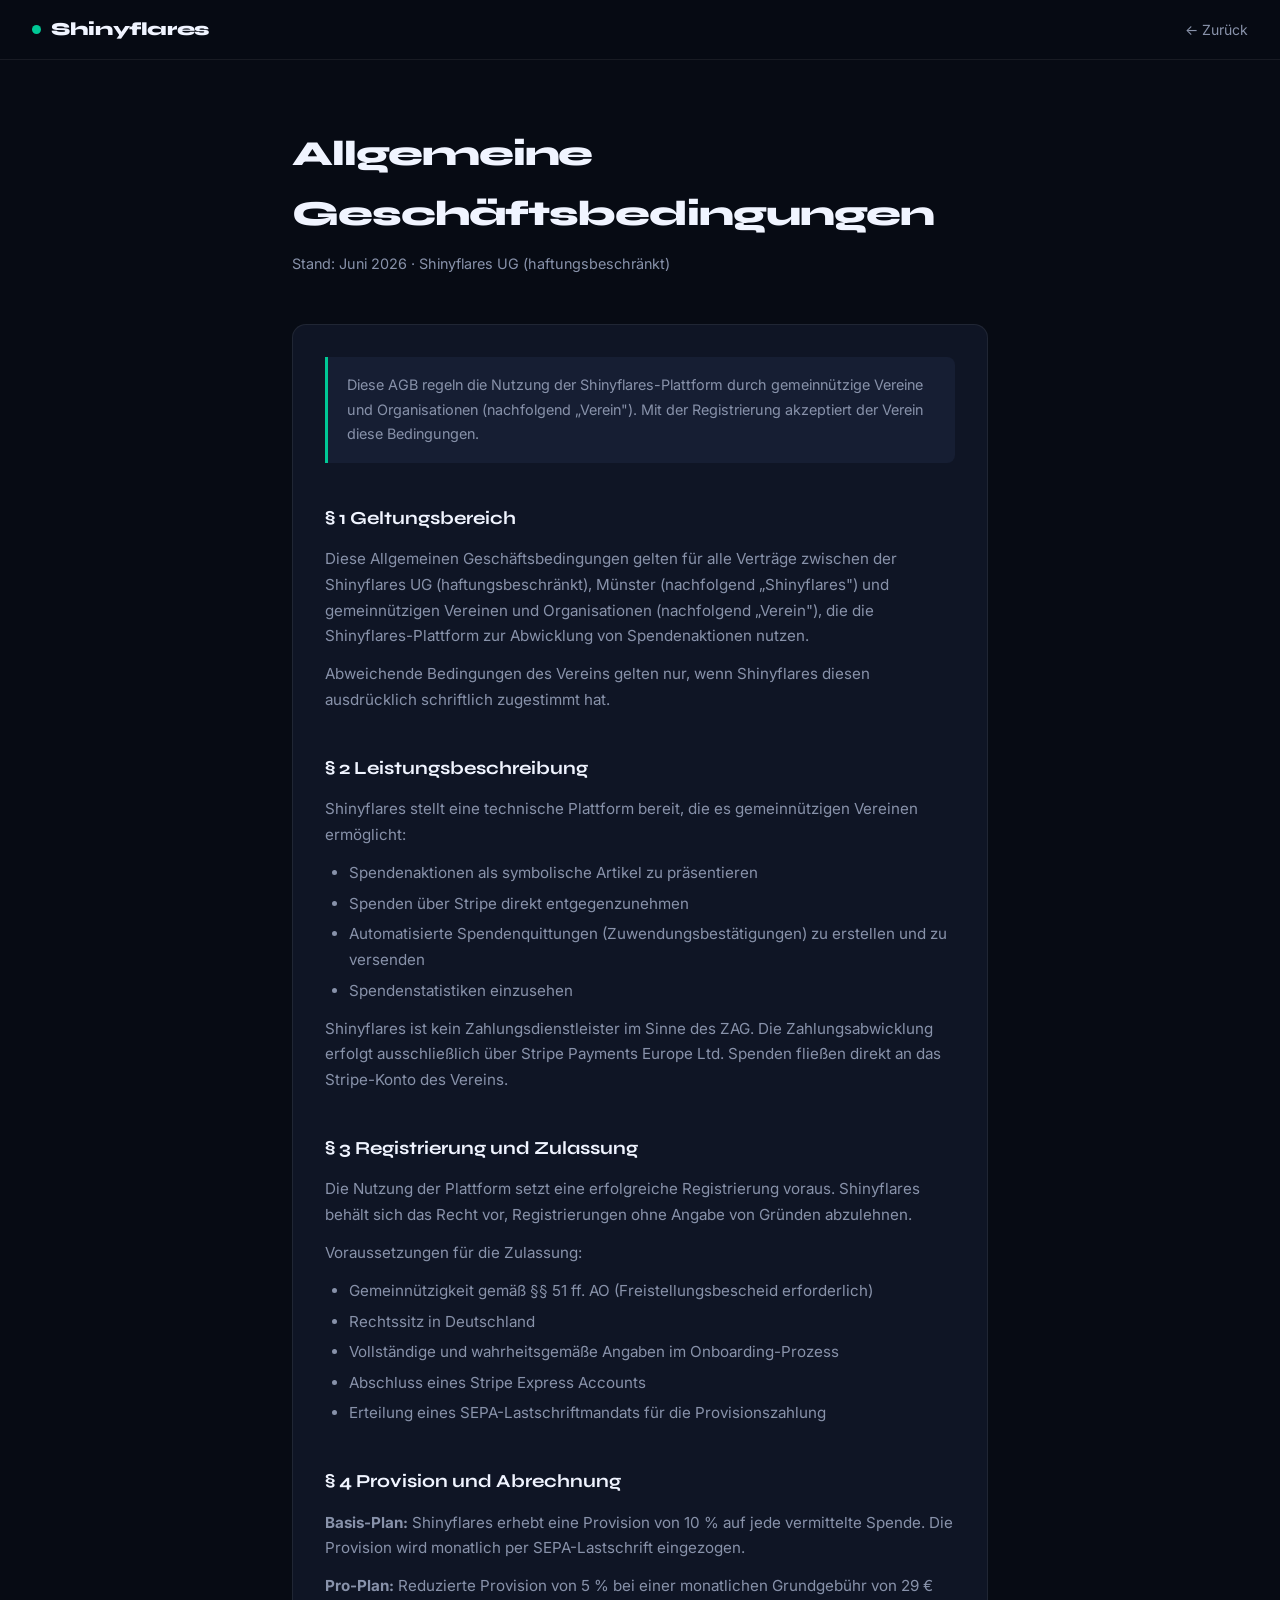
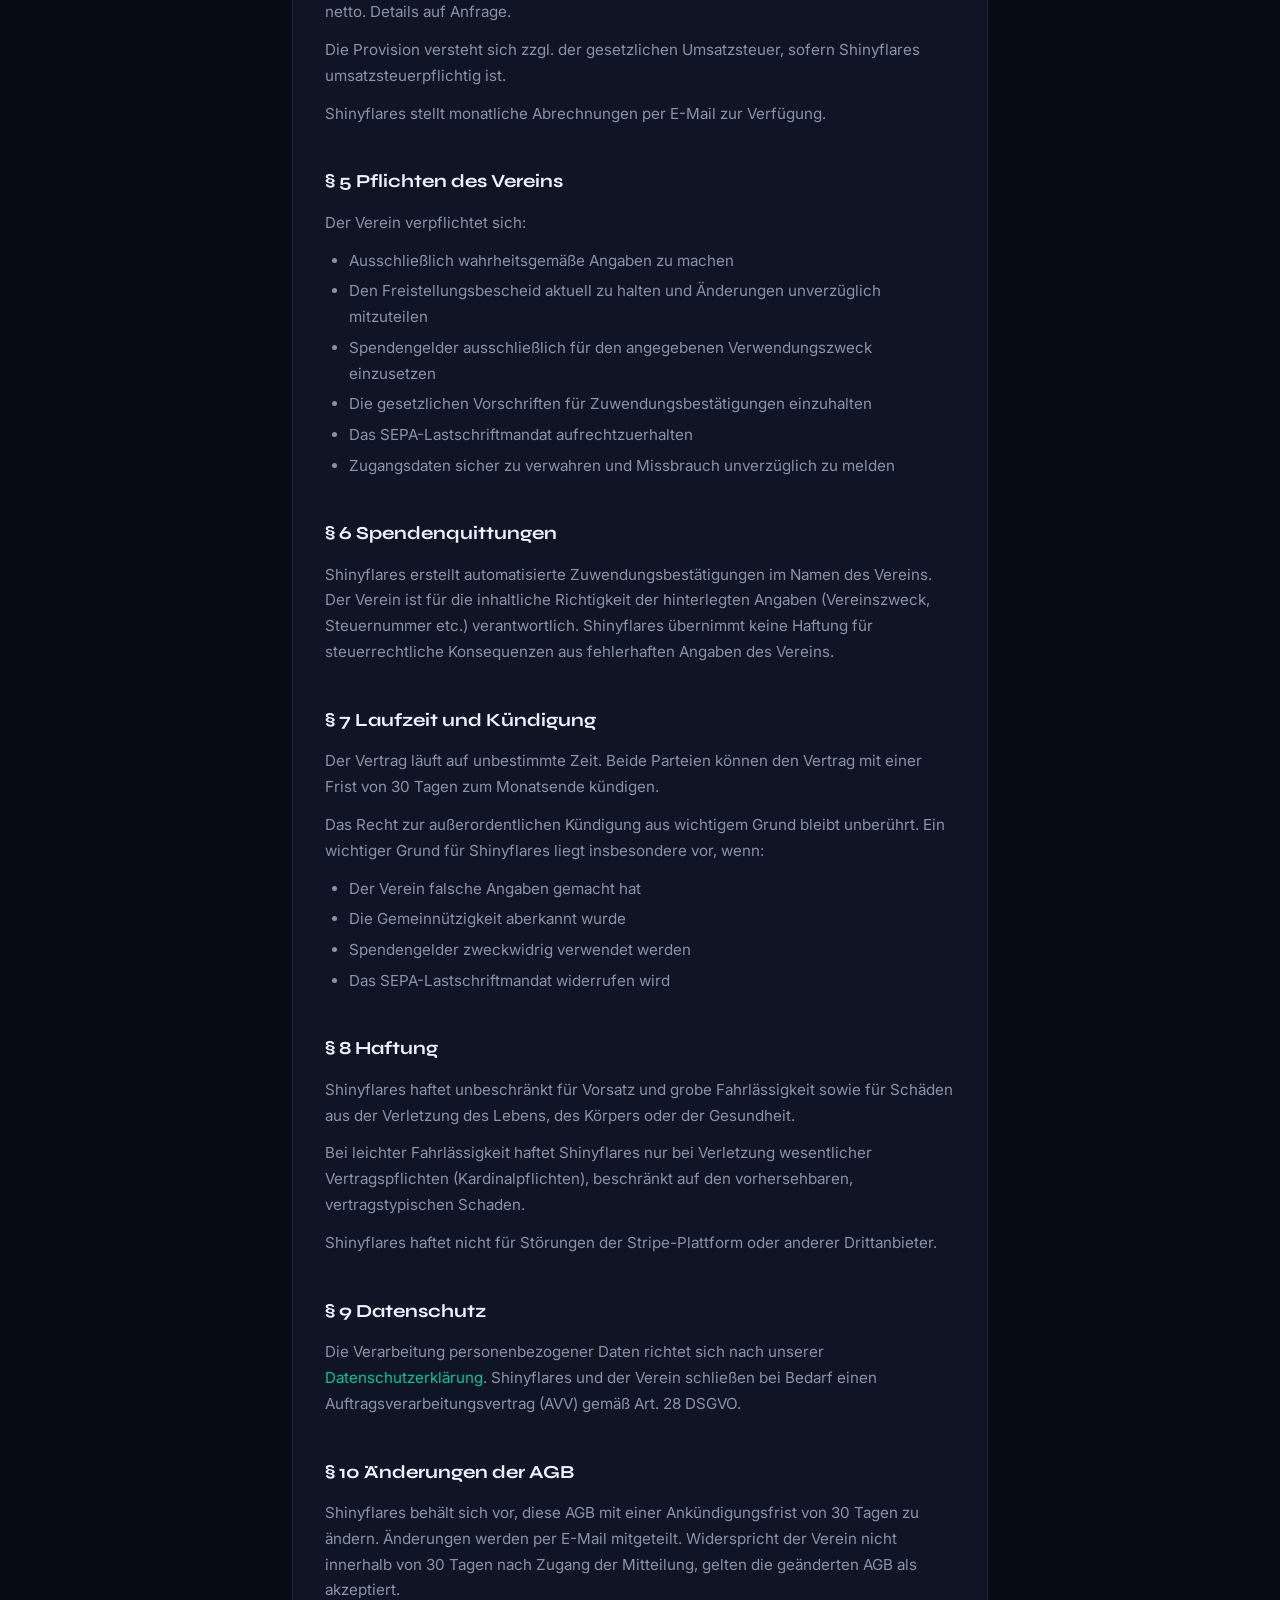
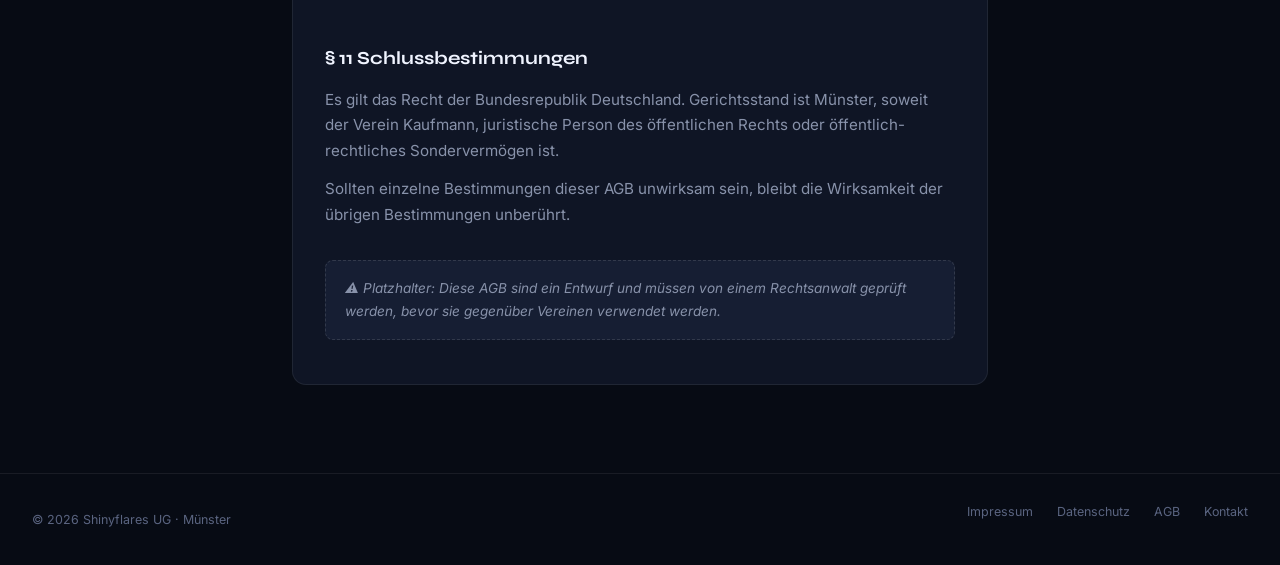
==== agb.html @ 4e285b5e "Add files via upload" ====
<!DOCTYPE html>
<html lang="de">
<head>
<meta charset="UTF-8"/>
<meta name="viewport" content="width=device-width, initial-scale=1.0"/>
<title>AGB | Shinyflares</title>
<link href="https://fonts.googleapis.com/css2?family=Syne:wght@700;800&family=Inter:wght@400;500;600&display=swap" rel="stylesheet"/>
<style>
*,*::before,*::after{box-sizing:border-box;margin:0;padding:0}
:root{--bg:#070B14;--surface:#0F1525;--surface2:#161E33;--accent:#00C896;--text:#F0F4FF;--muted:#8892AA;--border:rgba(255,255,255,0.07);--radius-lg:14px}
html,body{background:var(--bg);color:var(--text);font-family:'Inter',sans-serif;min-height:100vh;line-height:1.7}
a{color:var(--accent);text-decoration:none}
a:hover{opacity:0.8}
.sf-nav{position:sticky;top:0;z-index:100;display:flex;align-items:center;justify-content:space-between;padding:0 2rem;height:60px;background:rgba(7,11,20,0.95);backdrop-filter:blur(16px);border-bottom:1px solid var(--border)}
.sf-nav-brand{display:flex;align-items:center;gap:10px;text-decoration:none}
.sf-nav-logo-dot{width:9px;height:9px;border-radius:50%;background:var(--accent);display:inline-block}
.sf-nav-logo-text{font-family:'Syne',sans-serif;font-weight:800;font-size:1.15rem;color:var(--text);letter-spacing:-0.02em}
.sf-nav-link{color:var(--muted);font-size:0.875rem;text-decoration:none}
.sf-nav-link:hover{color:var(--text)}
main{max-width:760px;margin:0 auto;padding:4rem 2rem}
h1{font-family:'Syne',sans-serif;font-size:2.2rem;font-weight:800;color:var(--text);letter-spacing:-0.03em;margin-bottom:0.5rem}
.subtitle{color:var(--muted);font-size:0.9rem;margin-bottom:3rem;display:block}
h2{font-family:'Syne',sans-serif;font-size:1.15rem;font-weight:700;color:var(--text);margin:2.5rem 0 0.75rem}
p{color:var(--muted);font-size:0.95rem;margin-bottom:0.75rem}
ul{color:var(--muted);font-size:0.95rem;padding-left:1.5rem;margin-bottom:0.75rem}
ul li{margin-bottom:0.3rem}
.sf-card{background:var(--surface);border:1px solid var(--border);border-radius:var(--radius-lg);padding:2rem;margin-bottom:1.5rem}
.sf-highlight{background:var(--surface2);border-left:3px solid var(--accent);border-radius:0 8px 8px 0;padding:1rem 1.2rem;margin-bottom:1rem}
.sf-highlight p{margin:0;font-size:0.9rem}
.sf-placeholder{background:var(--surface2);border:1px dashed rgba(255,255,255,0.12);border-radius:8px;padding:1rem 1.2rem;color:var(--muted);font-size:0.85rem;font-style:italic;margin-bottom:0.75rem}
footer{border-top:1px solid var(--border);padding:1.5rem 2rem;display:flex;align-items:center;justify-content:space-between;flex-wrap:wrap;gap:1rem}
.sf-footer-copy{font-size:0.78rem;color:#5A6480}
.sf-footer-links{display:flex;gap:1.5rem;list-style:none}
.sf-footer-links a{font-size:0.78rem;color:#5A6480}
.sf-footer-links a:hover{color:var(--muted)}
@media(max-width:640px){main{padding:2rem 1rem}}
</style>
</head>
<body>

<nav class="sf-nav">
  <a href="/" class="sf-nav-brand">
    <span class="sf-nav-logo-dot"></span>
    <span class="sf-nav-logo-text">Shinyflares</span>
  </a>
  <a href="/" class="sf-nav-link">← Zurück</a>
</nav>

<main>
  <h1>Allgemeine Geschäftsbedingungen</h1>
  <span class="subtitle">Stand: Juni 2026 · Shinyflares UG (haftungsbeschränkt)</span>

  <div class="sf-card">
    <div class="sf-highlight">
      <p>Diese AGB regeln die Nutzung der Shinyflares-Plattform durch gemeinnützige Vereine und Organisationen (nachfolgend „Verein"). Mit der Registrierung akzeptiert der Verein diese Bedingungen.</p>
    </div>

    <h2>§ 1 Geltungsbereich</h2>
    <p>Diese Allgemeinen Geschäftsbedingungen gelten für alle Verträge zwischen der Shinyflares UG (haftungsbeschränkt), Münster (nachfolgend „Shinyflares") und gemeinnützigen Vereinen und Organisationen (nachfolgend „Verein"), die die Shinyflares-Plattform zur Abwicklung von Spendenaktionen nutzen.</p>
    <p>Abweichende Bedingungen des Vereins gelten nur, wenn Shinyflares diesen ausdrücklich schriftlich zugestimmt hat.</p>

    <h2>§ 2 Leistungsbeschreibung</h2>
    <p>Shinyflares stellt eine technische Plattform bereit, die es gemeinnützigen Vereinen ermöglicht:</p>
    <ul>
      <li>Spendenaktionen als symbolische Artikel zu präsentieren</li>
      <li>Spenden über Stripe direkt entgegenzunehmen</li>
      <li>Automatisierte Spendenquittungen (Zuwendungsbestätigungen) zu erstellen und zu versenden</li>
      <li>Spendenstatistiken einzusehen</li>
    </ul>
    <p>Shinyflares ist kein Zahlungsdienstleister im Sinne des ZAG. Die Zahlungsabwicklung erfolgt ausschließlich über Stripe Payments Europe Ltd. Spenden fließen direkt an das Stripe-Konto des Vereins.</p>

    <h2>§ 3 Registrierung und Zulassung</h2>
    <p>Die Nutzung der Plattform setzt eine erfolgreiche Registrierung voraus. Shinyflares behält sich das Recht vor, Registrierungen ohne Angabe von Gründen abzulehnen.</p>
    <p>Voraussetzungen für die Zulassung:</p>
    <ul>
      <li>Gemeinnützigkeit gemäß §§ 51 ff. AO (Freistellungsbescheid erforderlich)</li>
      <li>Rechtssitz in Deutschland</li>
      <li>Vollständige und wahrheitsgemäße Angaben im Onboarding-Prozess</li>
      <li>Abschluss eines Stripe Express Accounts</li>
      <li>Erteilung eines SEPA-Lastschriftmandats für die Provisionszahlung</li>
    </ul>

    <h2>§ 4 Provision und Abrechnung</h2>
    <p><strong>Basis-Plan:</strong> Shinyflares erhebt eine Provision von 10 % auf jede vermittelte Spende. Die Provision wird monatlich per SEPA-Lastschrift eingezogen.</p>
    <p><strong>Pro-Plan:</strong> Reduzierte Provision von 5 % bei einer monatlichen Grundgebühr von 29 € netto. Details auf Anfrage.</p>
    <p>Die Provision versteht sich zzgl. der gesetzlichen Umsatzsteuer, sofern Shinyflares umsatzsteuerpflichtig ist.</p>
    <p>Shinyflares stellt monatliche Abrechnungen per E-Mail zur Verfügung.</p>

    <h2>§ 5 Pflichten des Vereins</h2>
    <p>Der Verein verpflichtet sich:</p>
    <ul>
      <li>Ausschließlich wahrheitsgemäße Angaben zu machen</li>
      <li>Den Freistellungsbescheid aktuell zu halten und Änderungen unverzüglich mitzuteilen</li>
      <li>Spendengelder ausschließlich für den angegebenen Verwendungszweck einzusetzen</li>
      <li>Die gesetzlichen Vorschriften für Zuwendungsbestätigungen einzuhalten</li>
      <li>Das SEPA-Lastschriftmandat aufrechtzuerhalten</li>
      <li>Zugangsdaten sicher zu verwahren und Missbrauch unverzüglich zu melden</li>
    </ul>

    <h2>§ 6 Spendenquittungen</h2>
    <p>Shinyflares erstellt automatisierte Zuwendungsbestätigungen im Namen des Vereins. Der Verein ist für die inhaltliche Richtigkeit der hinterlegten Angaben (Vereinszweck, Steuernummer etc.) verantwortlich. Shinyflares übernimmt keine Haftung für steuerrechtliche Konsequenzen aus fehlerhaften Angaben des Vereins.</p>

    <h2>§ 7 Laufzeit und Kündigung</h2>
    <p>Der Vertrag läuft auf unbestimmte Zeit. Beide Parteien können den Vertrag mit einer Frist von 30 Tagen zum Monatsende kündigen.</p>
    <p>Das Recht zur außerordentlichen Kündigung aus wichtigem Grund bleibt unberührt. Ein wichtiger Grund für Shinyflares liegt insbesondere vor, wenn:</p>
    <ul>
      <li>Der Verein falsche Angaben gemacht hat</li>
      <li>Die Gemeinnützigkeit aberkannt wurde</li>
      <li>Spendengelder zweckwidrig verwendet werden</li>
      <li>Das SEPA-Lastschriftmandat widerrufen wird</li>
    </ul>

    <h2>§ 8 Haftung</h2>
    <p>Shinyflares haftet unbeschränkt für Vorsatz und grobe Fahrlässigkeit sowie für Schäden aus der Verletzung des Lebens, des Körpers oder der Gesundheit.</p>
    <p>Bei leichter Fahrlässigkeit haftet Shinyflares nur bei Verletzung wesentlicher Vertragspflichten (Kardinalpflichten), beschränkt auf den vorhersehbaren, vertragstypischen Schaden.</p>
    <p>Shinyflares haftet nicht für Störungen der Stripe-Plattform oder anderer Drittanbieter.</p>

    <h2>§ 9 Datenschutz</h2>
    <p>Die Verarbeitung personenbezogener Daten richtet sich nach unserer <a href="/datenschutz">Datenschutzerklärung</a>. Shinyflares und der Verein schließen bei Bedarf einen Auftragsverarbeitungsvertrag (AVV) gemäß Art. 28 DSGVO.</p>

    <h2>§ 10 Änderungen der AGB</h2>
    <p>Shinyflares behält sich vor, diese AGB mit einer Ankündigungsfrist von 30 Tagen zu ändern. Änderungen werden per E-Mail mitgeteilt. Widerspricht der Verein nicht innerhalb von 30 Tagen nach Zugang der Mitteilung, gelten die geänderten AGB als akzeptiert.</p>

    <h2>§ 11 Schlussbestimmungen</h2>
    <p>Es gilt das Recht der Bundesrepublik Deutschland. Gerichtsstand ist Münster, soweit der Verein Kaufmann, juristische Person des öffentlichen Rechts oder öffentlich-rechtliches Sondervermögen ist.</p>
    <p>Sollten einzelne Bestimmungen dieser AGB unwirksam sein, bleibt die Wirksamkeit der übrigen Bestimmungen unberührt.</p>

    <div class="sf-placeholder" style="margin-top:2rem">
      ⚠️ Platzhalter: Diese AGB sind ein Entwurf und müssen von einem Rechtsanwalt geprüft werden, bevor sie gegenüber Vereinen verwendet werden.
    </div>
  </div>
</main>

<footer>
  <span class="sf-footer-copy">© 2026 Shinyflares UG · Münster</span>
  <ul class="sf-footer-links">
    <li><a href="/impressum">Impressum</a></li>
    <li><a href="/datenschutz">Datenschutz</a></li>
    <li><a href="/agb">AGB</a></li>
    <li><a href="mailto:info@shinyflares.com">Kontakt</a></li>
  </ul>
</footer>

</body>
</html>
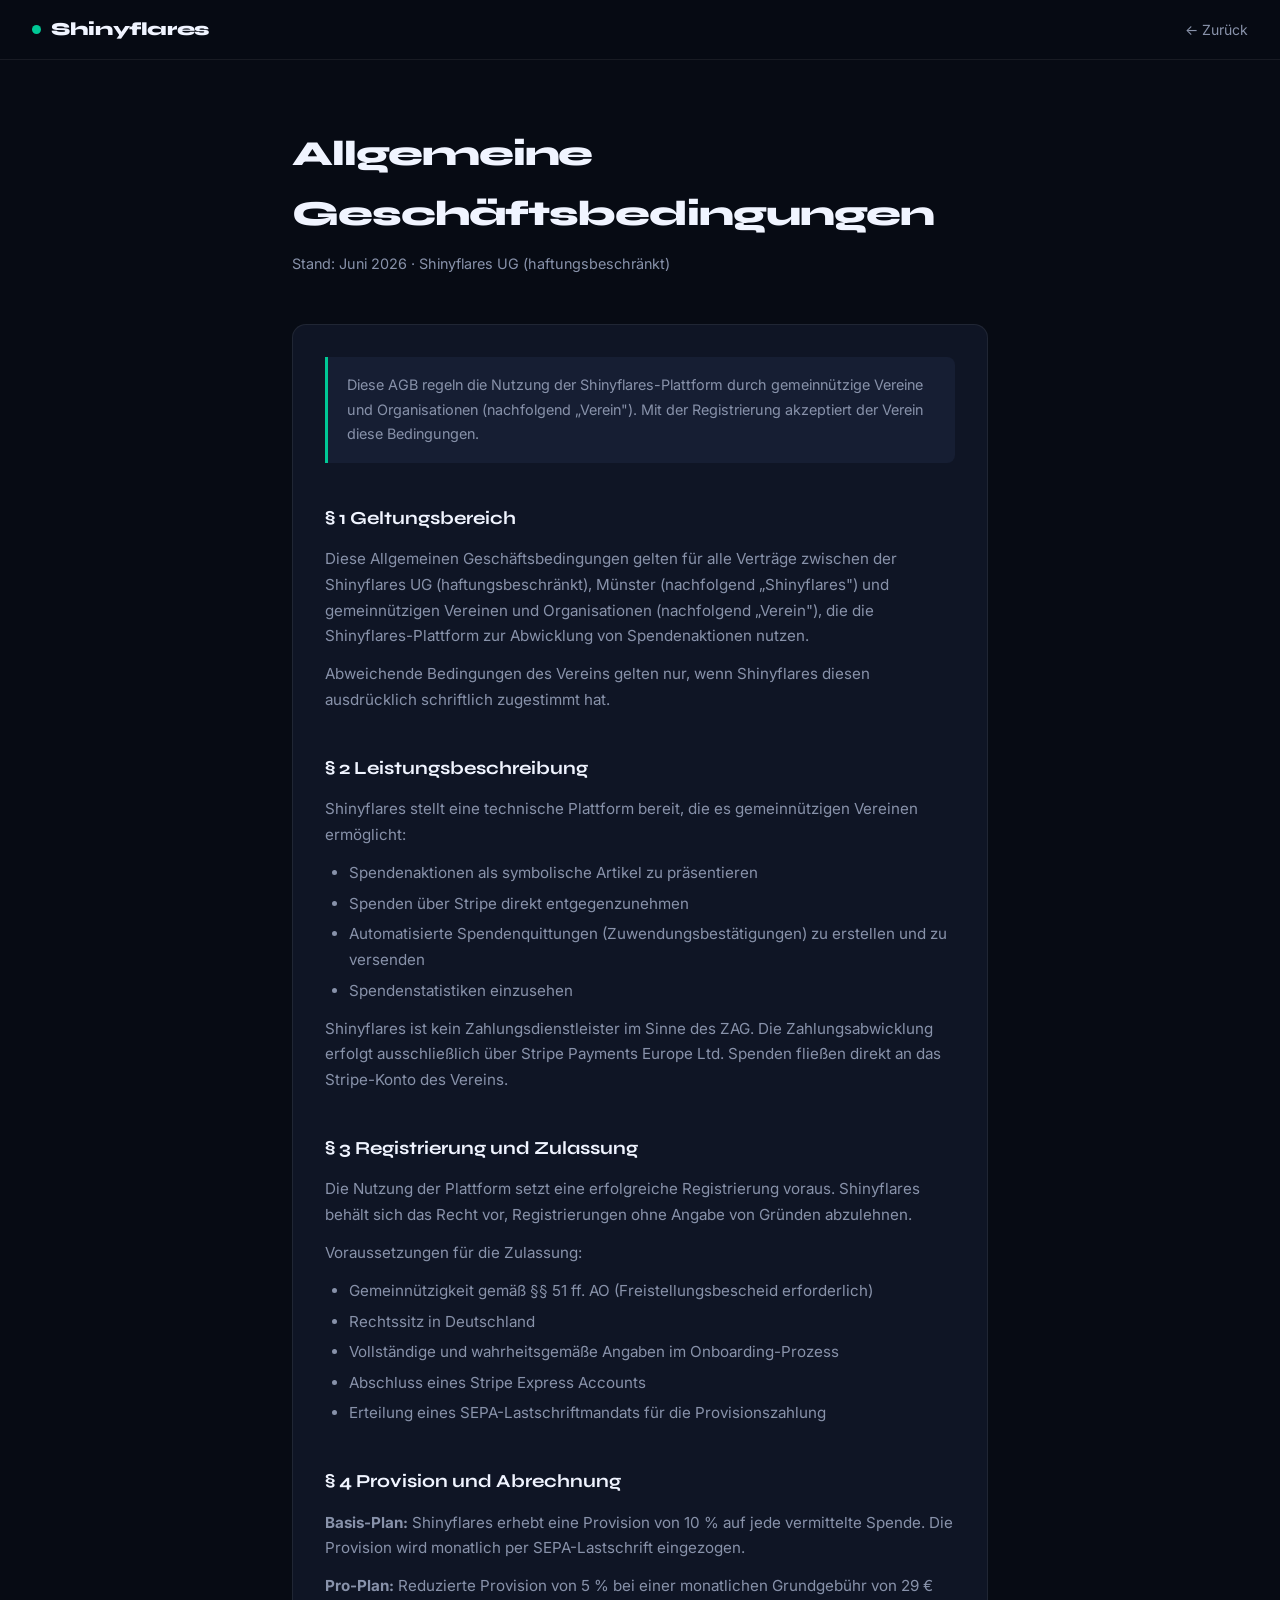
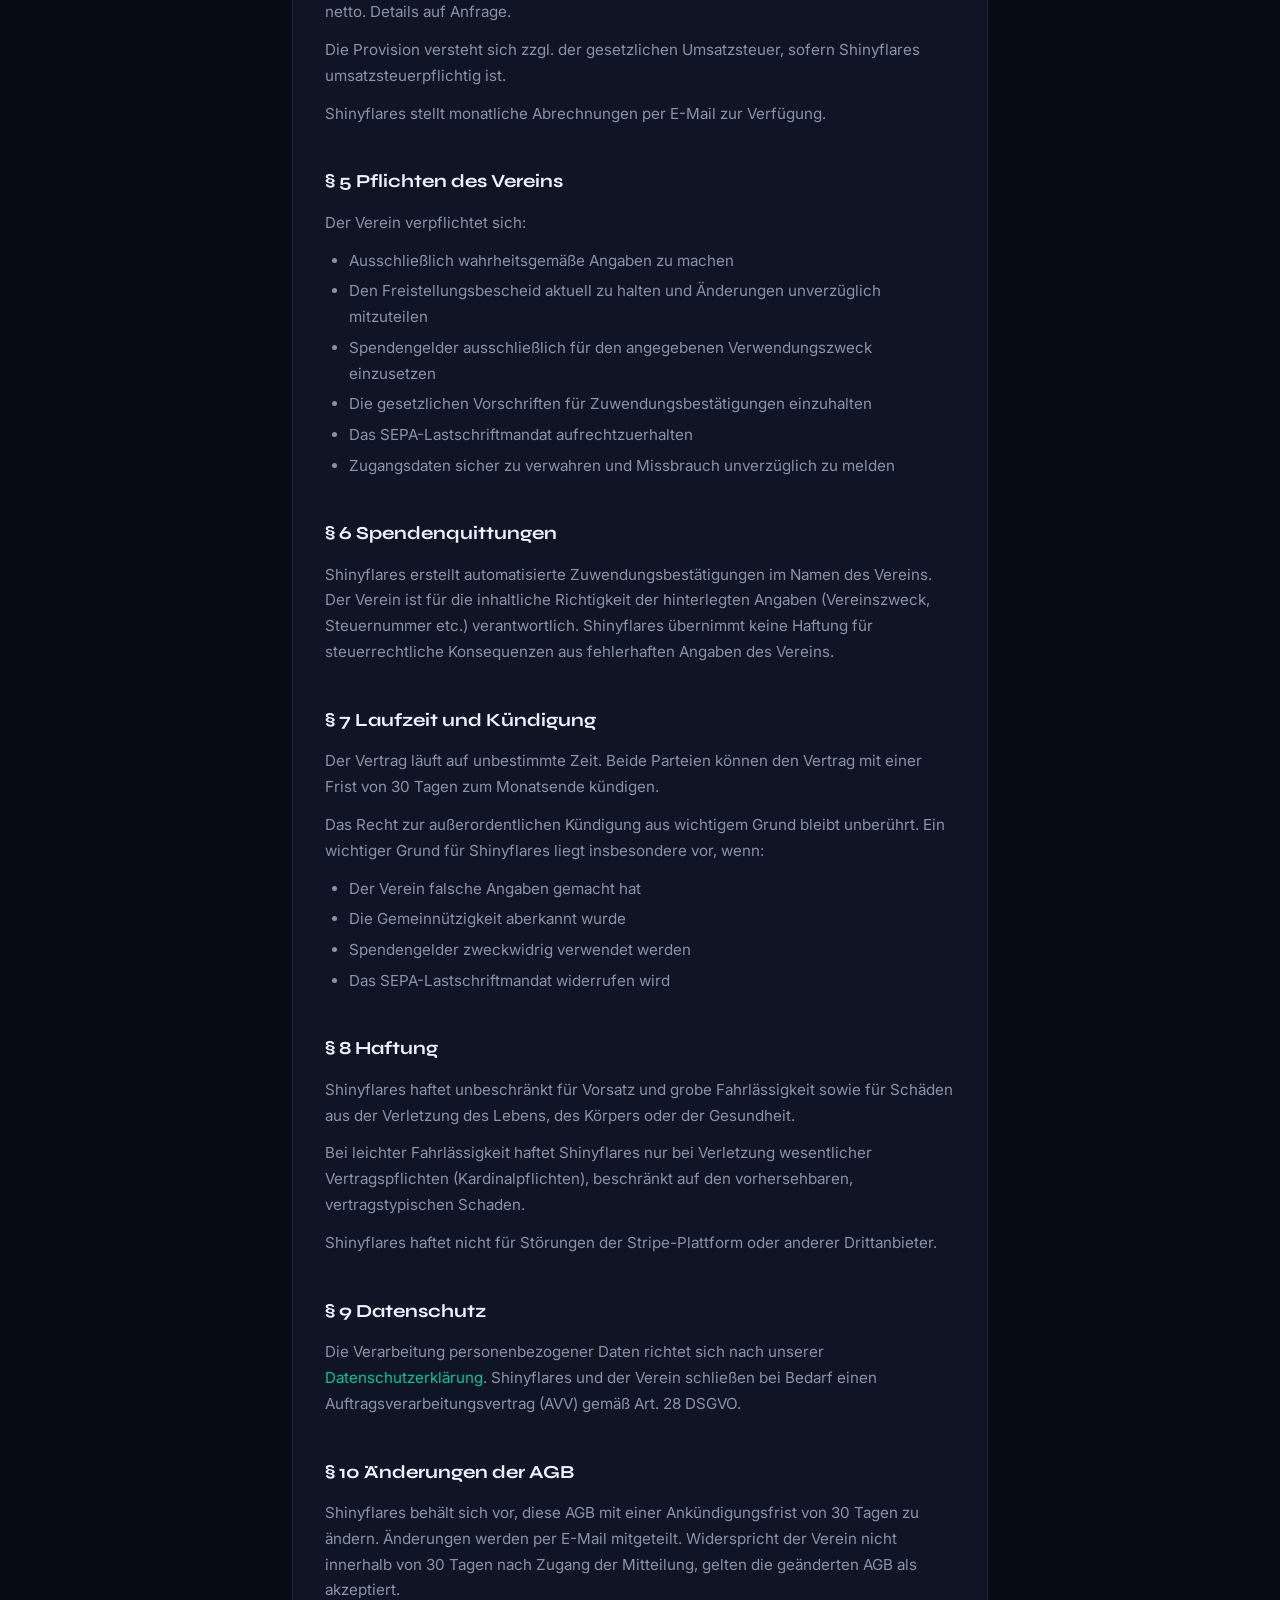
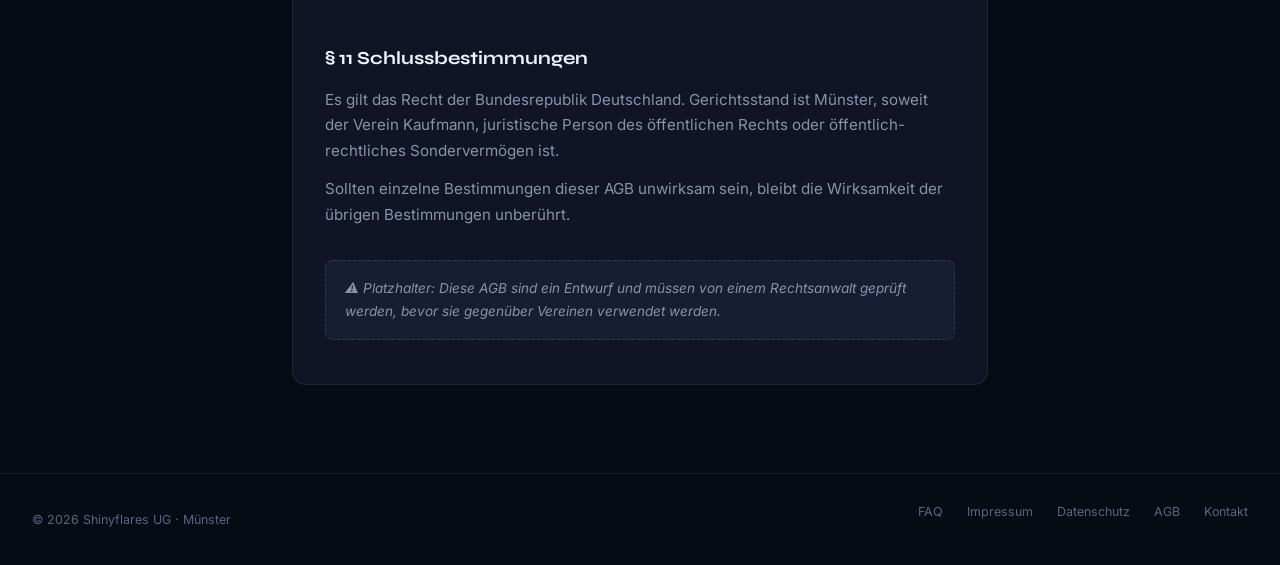
==== commit 73d5cca2: "seo: interne FAQ-Verlinkung + OG-Bild als komprimiertes JPG - FAQ-Link in Nav (index) und in alle Fo" ====
--- a/agb.html
+++ b/agb.html
@@ -4,37 +4,21 @@
 <meta charset="UTF-8"/>
 <meta name="viewport" content="width=device-width, initial-scale=1.0"/>
 <title>AGB | Shinyflares</title>
+<meta name="description" content="Allgemeine Geschäftsbedingungen der Shinyflares UG für die Nutzung der Spendenplattform durch gemeinnützige Vereine und Organisationen."/>
+<link rel="canonical" href="https://shinyflares.com/agb"/>
+<meta property="og:type" content="website"/>
+<meta property="og:site_name" content="Shinyflares"/>
+<meta property="og:locale" content="de_DE"/>
+<meta property="og:title" content="AGB | Shinyflares"/>
+<meta property="og:description" content="Allgemeine Geschäftsbedingungen der Shinyflares UG für gemeinnützige Vereine: Leistungen, Provision, Pflichten und Kündigung."/>
+<meta property="og:url" content="https://shinyflares.com/agb"/>
+<meta property="og:image" content="https://shinyflares.com/assets/img/og-default.jpg"/>
+<meta property="og:image:width" content="1200"/>
+<meta property="og:image:height" content="630"/>
+<meta name="twitter:card" content="summary_large_image"/>
 <link href="https://fonts.googleapis.com/css2?family=Syne:wght@700;800&family=Inter:wght@400;500;600&display=swap" rel="stylesheet"/>
-<style>
-*,*::before,*::after{box-sizing:border-box;margin:0;padding:0}
-:root{--bg:#070B14;--surface:#0F1525;--surface2:#161E33;--accent:#00C896;--text:#F0F4FF;--muted:#8892AA;--border:rgba(255,255,255,0.07);--radius-lg:14px}
-html,body{background:var(--bg);color:var(--text);font-family:'Inter',sans-serif;min-height:100vh;line-height:1.7}
-a{color:var(--accent);text-decoration:none}
-a:hover{opacity:0.8}
-.sf-nav{position:sticky;top:0;z-index:100;display:flex;align-items:center;justify-content:space-between;padding:0 2rem;height:60px;background:rgba(7,11,20,0.95);backdrop-filter:blur(16px);border-bottom:1px solid var(--border)}
-.sf-nav-brand{display:flex;align-items:center;gap:10px;text-decoration:none}
-.sf-nav-logo-dot{width:9px;height:9px;border-radius:50%;background:var(--accent);display:inline-block}
-.sf-nav-logo-text{font-family:'Syne',sans-serif;font-weight:800;font-size:1.15rem;color:var(--text);letter-spacing:-0.02em}
-.sf-nav-link{color:var(--muted);font-size:0.875rem;text-decoration:none}
-.sf-nav-link:hover{color:var(--text)}
-main{max-width:760px;margin:0 auto;padding:4rem 2rem}
-h1{font-family:'Syne',sans-serif;font-size:2.2rem;font-weight:800;color:var(--text);letter-spacing:-0.03em;margin-bottom:0.5rem}
-.subtitle{color:var(--muted);font-size:0.9rem;margin-bottom:3rem;display:block}
-h2{font-family:'Syne',sans-serif;font-size:1.15rem;font-weight:700;color:var(--text);margin:2.5rem 0 0.75rem}
-p{color:var(--muted);font-size:0.95rem;margin-bottom:0.75rem}
-ul{color:var(--muted);font-size:0.95rem;padding-left:1.5rem;margin-bottom:0.75rem}
-ul li{margin-bottom:0.3rem}
-.sf-card{background:var(--surface);border:1px solid var(--border);border-radius:var(--radius-lg);padding:2rem;margin-bottom:1.5rem}
-.sf-highlight{background:var(--surface2);border-left:3px solid var(--accent);border-radius:0 8px 8px 0;padding:1rem 1.2rem;margin-bottom:1rem}
-.sf-highlight p{margin:0;font-size:0.9rem}
-.sf-placeholder{background:var(--surface2);border:1px dashed rgba(255,255,255,0.12);border-radius:8px;padding:1rem 1.2rem;color:var(--muted);font-size:0.85rem;font-style:italic;margin-bottom:0.75rem}
-footer{border-top:1px solid var(--border);padding:1.5rem 2rem;display:flex;align-items:center;justify-content:space-between;flex-wrap:wrap;gap:1rem}
-.sf-footer-copy{font-size:0.78rem;color:#5A6480}
-.sf-footer-links{display:flex;gap:1.5rem;list-style:none}
-.sf-footer-links a{font-size:0.78rem;color:#5A6480}
-.sf-footer-links a:hover{color:var(--muted)}
-@media(max-width:640px){main{padding:2rem 1rem}}
-</style>
+<link rel="stylesheet" href="/assets/css/brand-tokens.css"/>
+<link rel="stylesheet" href="/assets/css/site.css"/>
 </head>
 <body>
 
@@ -134,6 +118,7 @@
 <footer>
   <span class="sf-footer-copy">© 2026 Shinyflares UG · Münster</span>
   <ul class="sf-footer-links">
+    <li><a href="/faq">FAQ</a></li>
     <li><a href="/impressum">Impressum</a></li>
     <li><a href="/datenschutz">Datenschutz</a></li>
     <li><a href="/agb">AGB</a></li>
--- a/assets/css/brand-tokens.css
+++ b/assets/css/brand-tokens.css
@@ -0,0 +1,26 @@
+/* ============================================================
+   Shinyflares — Zentrale Design-Tokens (Single Source of Truth)
+   Wird von den statischen Seiten UND vom Odoo-Shop eingebunden.
+   Farbe/Font hier ändern → wirkt überall.
+   ============================================================ */
+:root {
+    /* Flächen / Hintergründe (Dark-Theme der Marketing-Seiten) */
+    --bg: #070B14;
+    --surface: #0F1525;
+    --surface2: #161E33;
+
+    /* Marken-Akzent */
+    --accent: #00C896;        /* Füllungen, Buttons, Logo-Dot */
+    --accent-deep: #00936e;   /* Akzent-Text auf hellem Grund (besserer Kontrast) */
+    --accent-dim: rgba(0, 200, 150, 0.12);
+    --accent-dim2: rgba(0, 200, 150, 0.06);
+
+    /* Text */
+    --text: #F0F4FF;
+    --muted: #8892AA;
+    --white: #ffffff;
+
+    /* Linien / Radien */
+    --border: rgba(255, 255, 255, 0.07);
+    --radius-lg: 14px;
+}
--- a/assets/css/site.css
+++ b/assets/css/site.css
@@ -0,0 +1,62 @@
+/* ============================================================
+   Shinyflares — Gemeinsames Chrome der statischen Seiten
+   (Reset, Nav, Footer, Typografie, Cards) für AGB,
+   Datenschutz, Impressum. Tokens kommen aus brand-tokens.css.
+   ============================================================ */
+*, *::before, *::after { box-sizing: border-box; margin: 0; padding: 0; }
+
+html, body {
+    background: var(--bg);
+    color: var(--text);
+    font-family: 'Inter', sans-serif;
+    min-height: 100vh;
+    line-height: 1.7;
+}
+
+a { color: var(--accent); text-decoration: none; }
+a:hover { opacity: 0.8; }
+
+/* ── Navigation ─────────────────────────────────────────── */
+.sf-nav {
+    position: sticky;
+    top: 0;
+    z-index: 100;
+    display: flex;
+    align-items: center;
+    justify-content: space-between;
+    padding: 0 2rem;
+    height: 60px;
+    background: rgba(7, 11, 20, 0.95);
+    backdrop-filter: blur(16px);
+    border-bottom: 1px solid var(--border);
+}
+.sf-nav-brand { display: flex; align-items: center; gap: 10px; text-decoration: none; }
+.sf-nav-logo-dot { width: 9px; height: 9px; border-radius: 50%; background: var(--accent); display: inline-block; }
+.sf-nav-logo-text { font-family: 'Syne', sans-serif; font-weight: 800; font-size: 1.15rem; color: var(--text); letter-spacing: -0.02em; }
+.sf-nav-link { color: var(--muted); font-size: 0.875rem; text-decoration: none; }
+.sf-nav-link:hover { color: var(--text); }
+
+/* ── Inhalt / Typografie ────────────────────────────────── */
+main { max-width: 760px; margin: 0 auto; padding: 4rem 2rem; }
+h1 { font-family: 'Syne', sans-serif; font-size: 2.2rem; font-weight: 800; color: var(--text); letter-spacing: -0.03em; margin-bottom: 0.5rem; }
+.subtitle { color: var(--muted); font-size: 0.9rem; margin-bottom: 3rem; display: block; }
+h2 { font-family: 'Syne', sans-serif; font-size: 1.15rem; font-weight: 700; color: var(--text); margin: 2.5rem 0 0.75rem; }
+h3 { font-size: 1rem; font-weight: 600; color: var(--text); margin: 1.5rem 0 0.5rem; }
+p { color: var(--muted); font-size: 0.95rem; margin-bottom: 0.75rem; }
+ul { color: var(--muted); font-size: 0.95rem; padding-left: 1.5rem; margin-bottom: 0.75rem; }
+ul li { margin-bottom: 0.3rem; }
+
+/* ── Cards / Hinweise ───────────────────────────────────── */
+.sf-card { background: var(--surface); border: 1px solid var(--border); border-radius: var(--radius-lg); padding: 2rem; margin-bottom: 1.5rem; }
+.sf-highlight { background: var(--surface2); border-left: 3px solid var(--accent); border-radius: 0 8px 8px 0; padding: 1rem 1.2rem; margin-bottom: 1rem; }
+.sf-highlight p { margin: 0; font-size: 0.9rem; }
+.sf-placeholder { background: var(--surface2); border: 1px dashed rgba(255, 255, 255, 0.12); border-radius: 8px; padding: 1rem 1.2rem; color: var(--muted); font-size: 0.85rem; font-style: italic; margin-bottom: 0.75rem; }
+
+/* ── Footer ─────────────────────────────────────────────── */
+footer { border-top: 1px solid var(--border); padding: 1.5rem 2rem; display: flex; align-items: center; justify-content: space-between; flex-wrap: wrap; gap: 1rem; }
+.sf-footer-copy { font-size: 0.78rem; color: #5A6480; }
+.sf-footer-links { display: flex; gap: 1.5rem; list-style: none; }
+.sf-footer-links a { font-size: 0.78rem; color: #5A6480; }
+.sf-footer-links a:hover { color: var(--muted); }
+
+@media (max-width: 640px) { main { padding: 2rem 1rem; } }
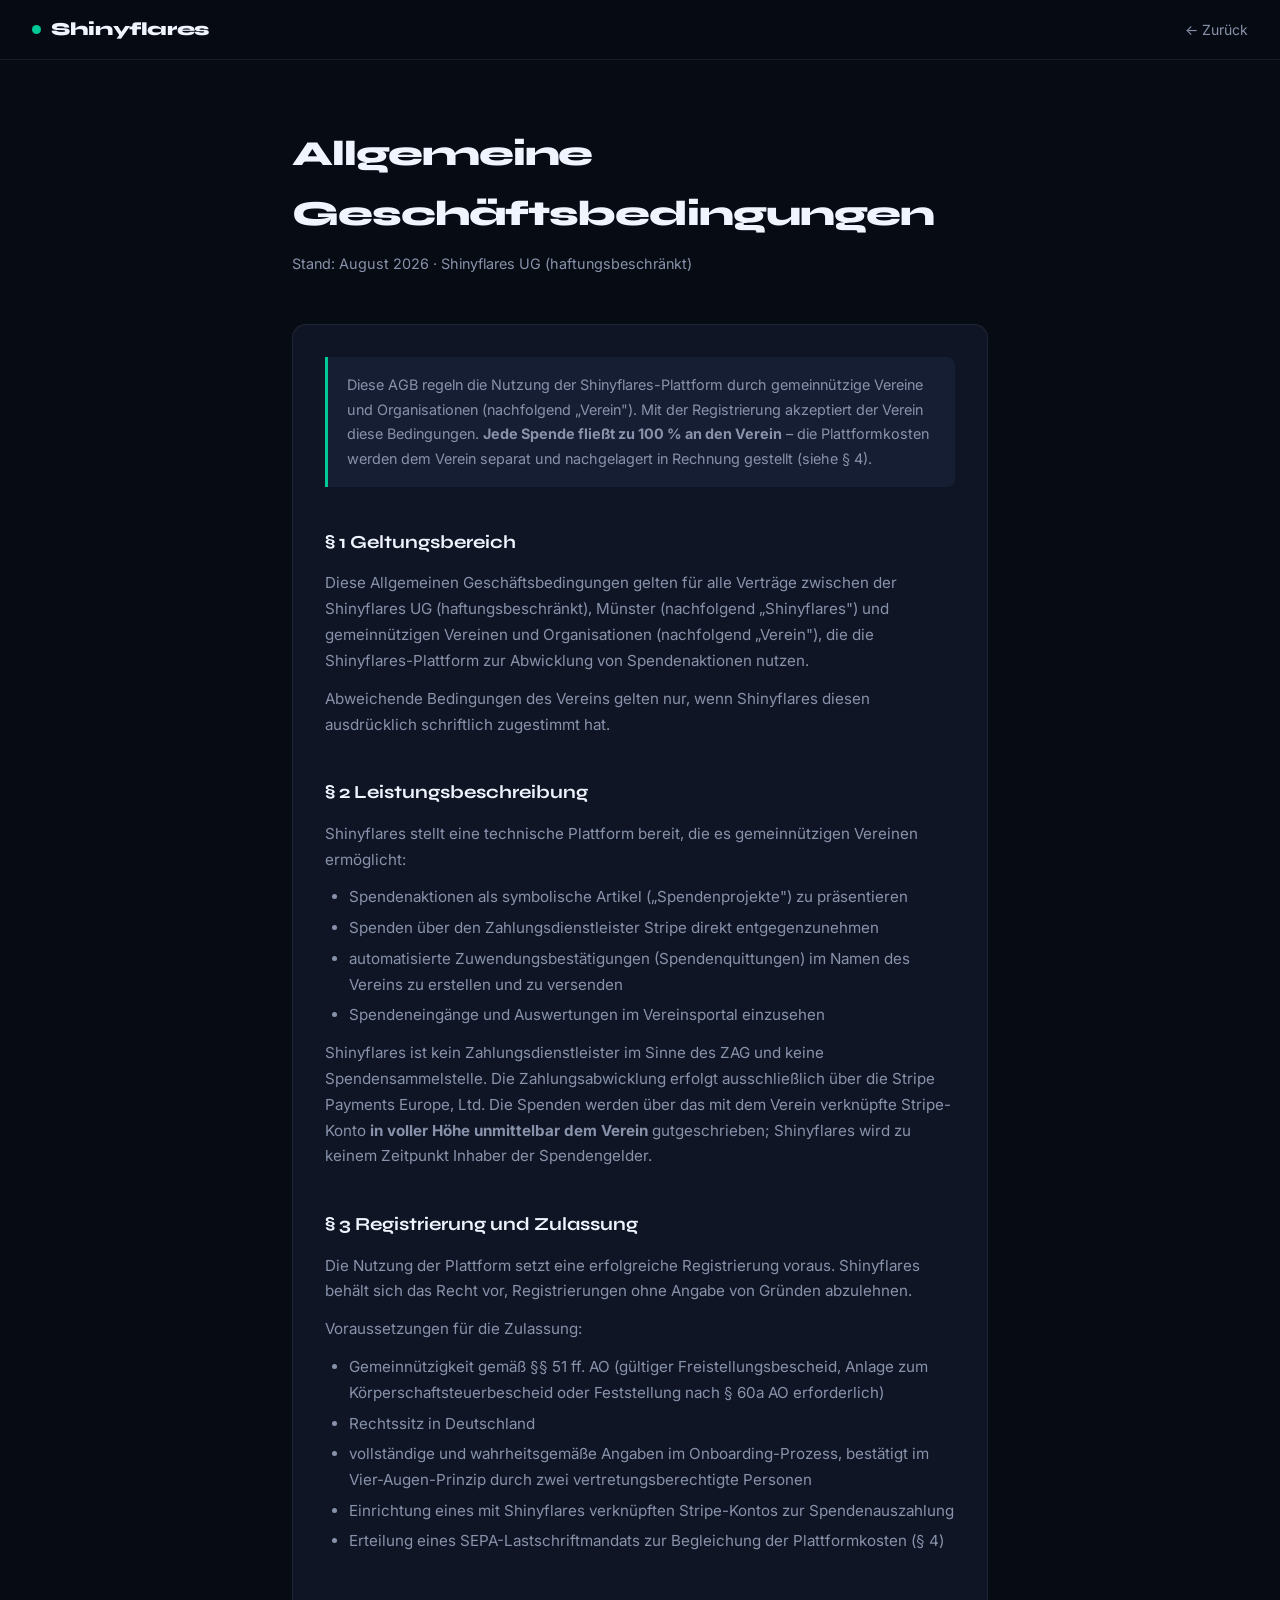
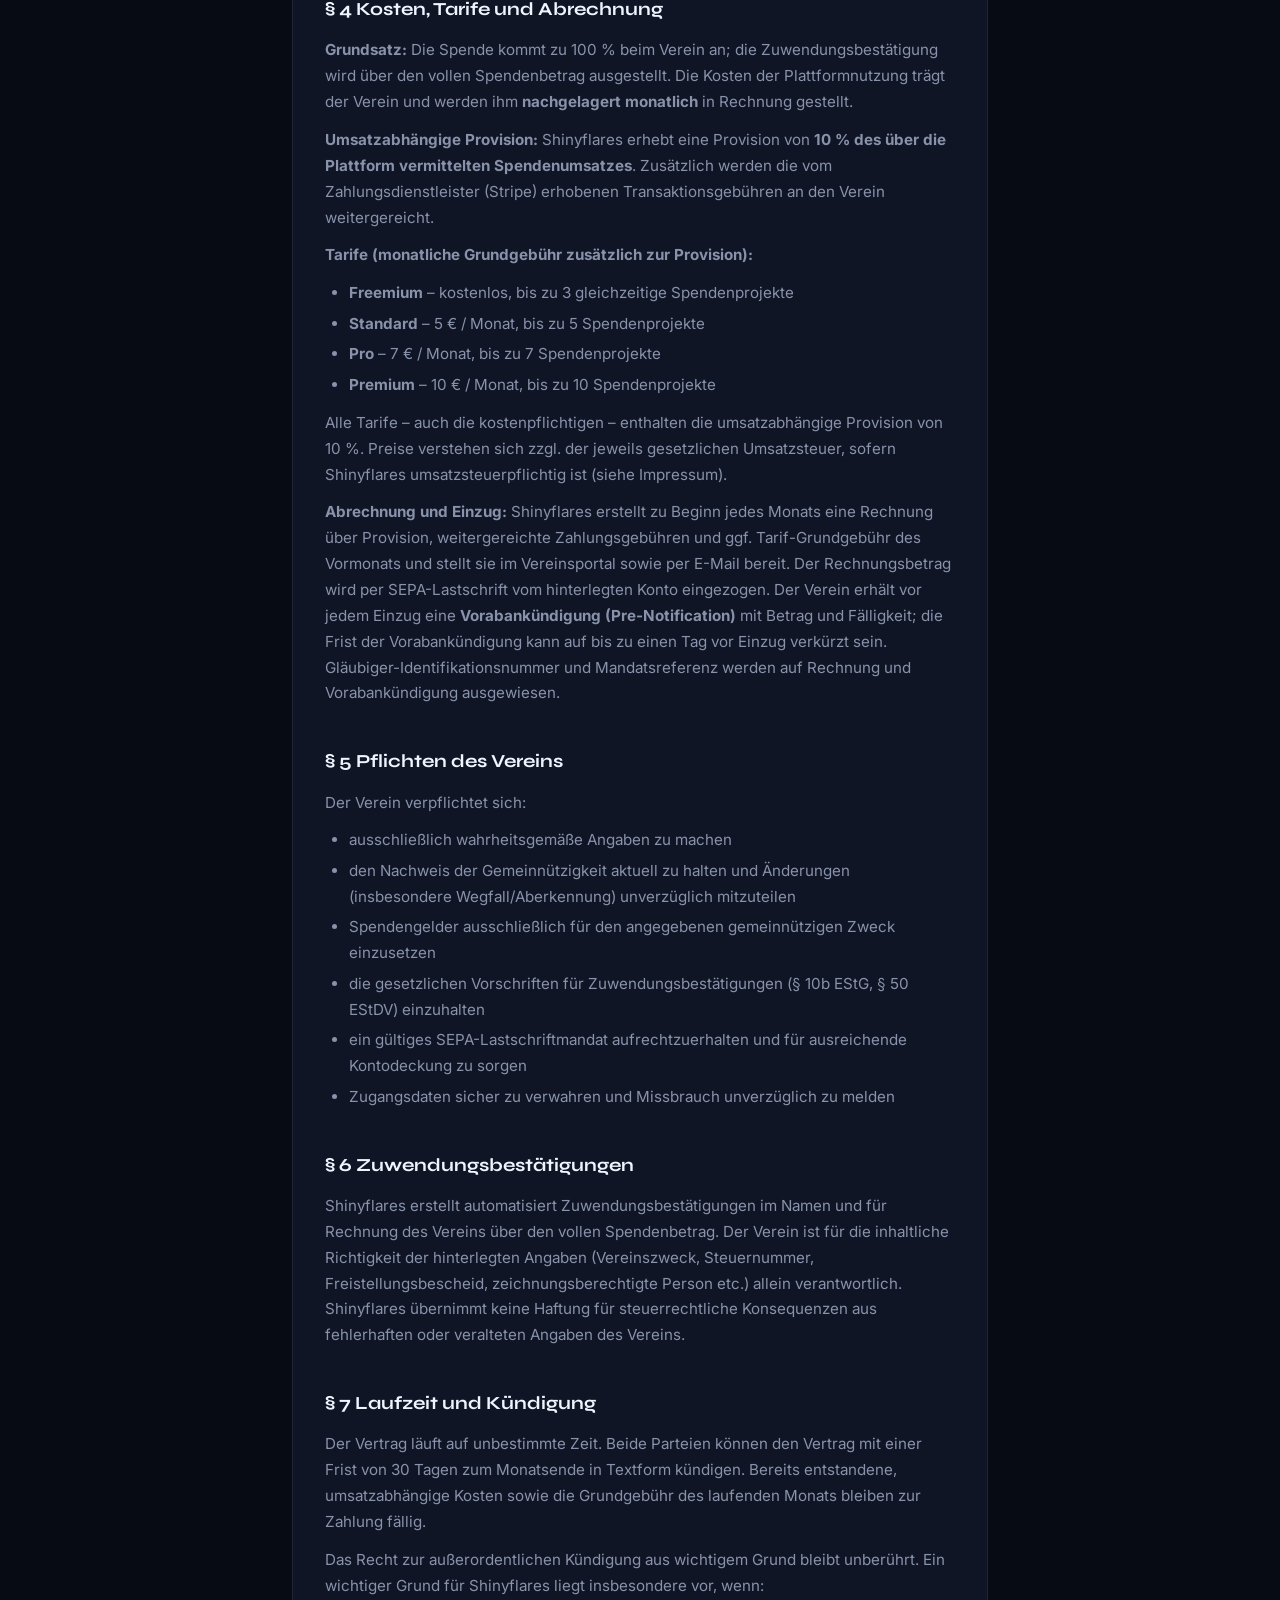
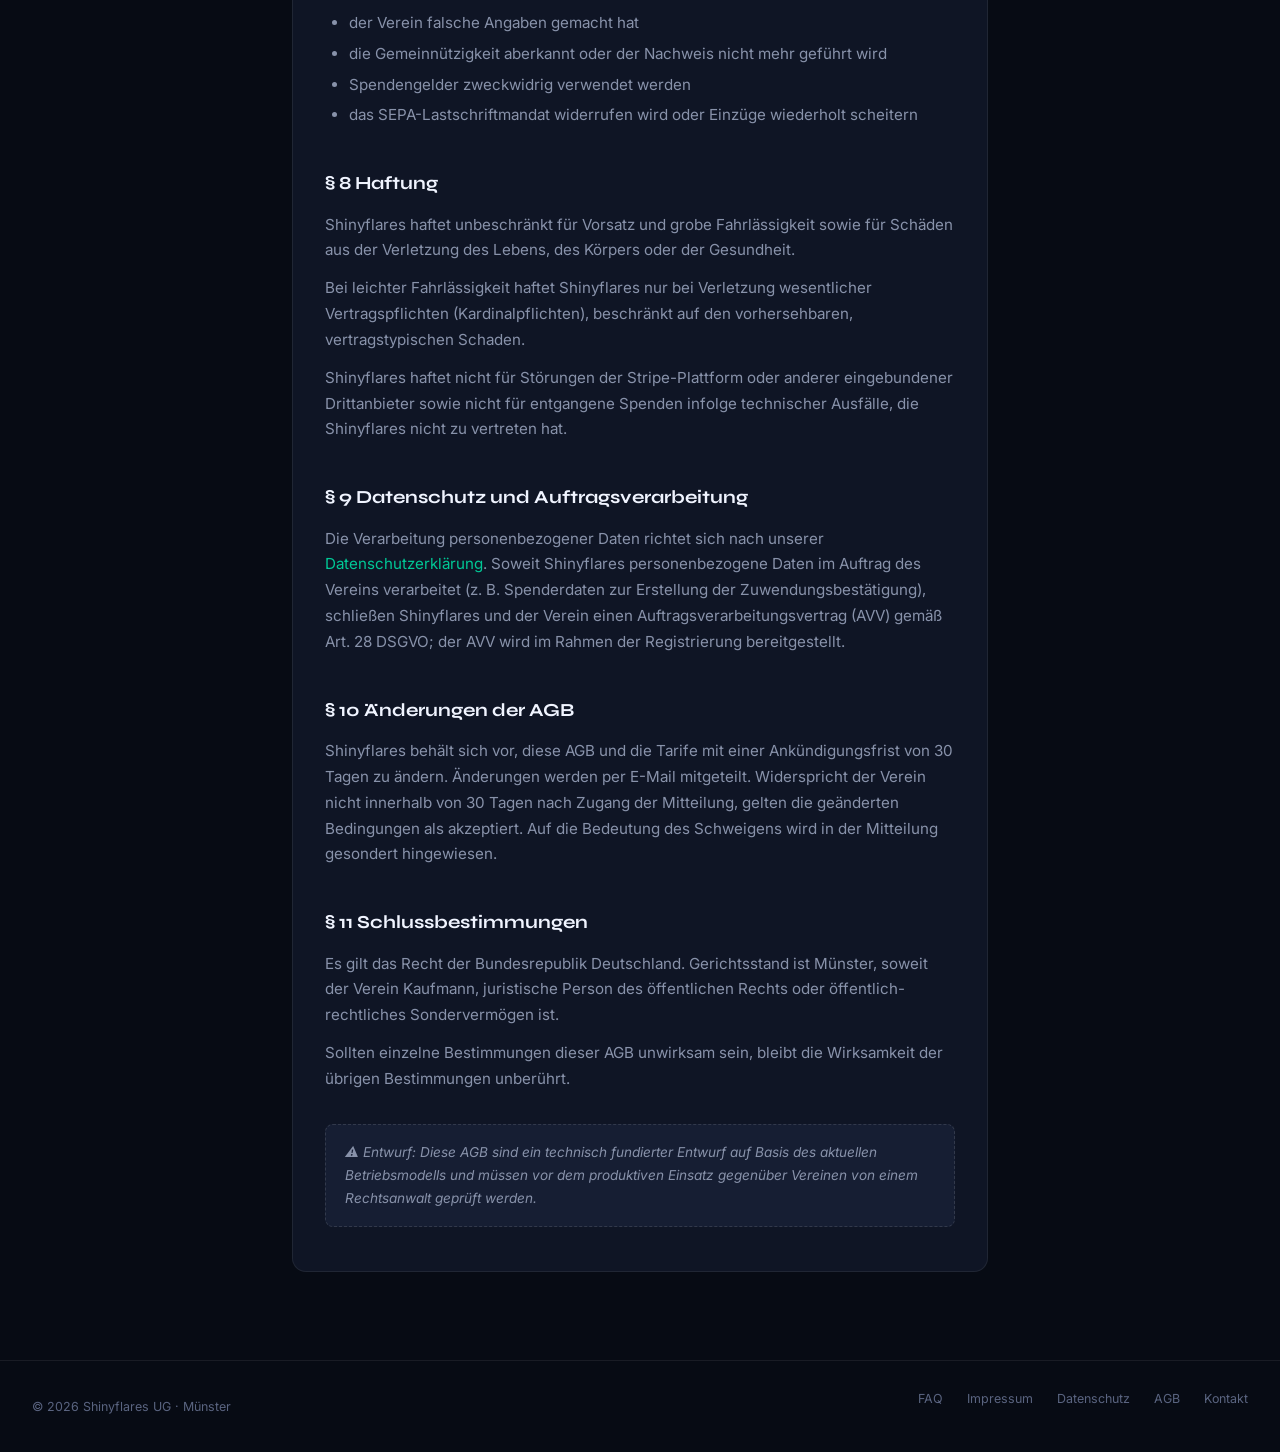
==== commit be7d5a74: "FAQ: Provision-Formulierung + Freemium-SEPA-Mandat klarstellen" ====
--- a/agb.html
+++ b/agb.html
@@ -10,7 +10,7 @@
 <meta property="og:site_name" content="Shinyflares"/>
 <meta property="og:locale" content="de_DE"/>
 <meta property="og:title" content="AGB | Shinyflares"/>
-<meta property="og:description" content="Allgemeine Geschäftsbedingungen der Shinyflares UG für gemeinnützige Vereine: Leistungen, Provision, Pflichten und Kündigung."/>
+<meta property="og:description" content="Allgemeine Geschäftsbedingungen der Shinyflares UG für gemeinnützige Vereine: Leistungen, Tarife, Provision, Pflichten und Kündigung."/>
 <meta property="og:url" content="https://shinyflares.com/agb"/>
 <meta property="og:image" content="https://shinyflares.com/assets/img/og-default.jpg"/>
 <meta property="og:image:width" content="1200"/>
@@ -32,11 +32,11 @@
 
 <main>
   <h1>Allgemeine Geschäftsbedingungen</h1>
-  <span class="subtitle">Stand: Juni 2026 · Shinyflares UG (haftungsbeschränkt)</span>
+  <span class="subtitle">Stand: August 2026 · Shinyflares UG (haftungsbeschränkt)</span>
 
   <div class="sf-card">
     <div class="sf-highlight">
-      <p>Diese AGB regeln die Nutzung der Shinyflares-Plattform durch gemeinnützige Vereine und Organisationen (nachfolgend „Verein"). Mit der Registrierung akzeptiert der Verein diese Bedingungen.</p>
+      <p>Diese AGB regeln die Nutzung der Shinyflares-Plattform durch gemeinnützige Vereine und Organisationen (nachfolgend „Verein"). Mit der Registrierung akzeptiert der Verein diese Bedingungen. <strong>Jede Spende fließt zu 100 % an den Verein</strong> – die Plattformkosten werden dem Verein separat und nachgelagert in Rechnung gestellt (siehe § 4).</p>
     </div>
 
     <h2>§ 1 Geltungsbereich</h2>
@@ -46,71 +46,78 @@
     <h2>§ 2 Leistungsbeschreibung</h2>
     <p>Shinyflares stellt eine technische Plattform bereit, die es gemeinnützigen Vereinen ermöglicht:</p>
     <ul>
-      <li>Spendenaktionen als symbolische Artikel zu präsentieren</li>
-      <li>Spenden über Stripe direkt entgegenzunehmen</li>
-      <li>Automatisierte Spendenquittungen (Zuwendungsbestätigungen) zu erstellen und zu versenden</li>
-      <li>Spendenstatistiken einzusehen</li>
+      <li>Spendenaktionen als symbolische Artikel („Spendenprojekte") zu präsentieren</li>
+      <li>Spenden über den Zahlungsdienstleister Stripe direkt entgegenzunehmen</li>
+      <li>automatisierte Zuwendungsbestätigungen (Spendenquittungen) im Namen des Vereins zu erstellen und zu versenden</li>
+      <li>Spendeneingänge und Auswertungen im Vereinsportal einzusehen</li>
     </ul>
-    <p>Shinyflares ist kein Zahlungsdienstleister im Sinne des ZAG. Die Zahlungsabwicklung erfolgt ausschließlich über Stripe Payments Europe Ltd. Spenden fließen direkt an das Stripe-Konto des Vereins.</p>
+    <p>Shinyflares ist kein Zahlungsdienstleister im Sinne des ZAG und keine Spendensammelstelle. Die Zahlungsabwicklung erfolgt ausschließlich über die Stripe Payments Europe, Ltd. Die Spenden werden über das mit dem Verein verknüpfte Stripe-Konto <strong>in voller Höhe unmittelbar dem Verein</strong> gutgeschrieben; Shinyflares wird zu keinem Zeitpunkt Inhaber der Spendengelder.</p>
 
     <h2>§ 3 Registrierung und Zulassung</h2>
     <p>Die Nutzung der Plattform setzt eine erfolgreiche Registrierung voraus. Shinyflares behält sich das Recht vor, Registrierungen ohne Angabe von Gründen abzulehnen.</p>
     <p>Voraussetzungen für die Zulassung:</p>
     <ul>
-      <li>Gemeinnützigkeit gemäß §§ 51 ff. AO (Freistellungsbescheid erforderlich)</li>
+      <li>Gemeinnützigkeit gemäß §§ 51 ff. AO (gültiger Freistellungsbescheid, Anlage zum Körperschaftsteuerbescheid oder Feststellung nach § 60a AO erforderlich)</li>
       <li>Rechtssitz in Deutschland</li>
-      <li>Vollständige und wahrheitsgemäße Angaben im Onboarding-Prozess</li>
-      <li>Abschluss eines Stripe Express Accounts</li>
-      <li>Erteilung eines SEPA-Lastschriftmandats für die Provisionszahlung</li>
+      <li>vollständige und wahrheitsgemäße Angaben im Onboarding-Prozess, bestätigt im Vier-Augen-Prinzip durch zwei vertretungsberechtigte Personen</li>
+      <li>Einrichtung eines mit Shinyflares verknüpften Stripe-Kontos zur Spendenauszahlung</li>
+      <li>Erteilung eines SEPA-Lastschriftmandats zur Begleichung der Plattformkosten (§ 4)</li>
     </ul>
 
-    <h2>§ 4 Provision und Abrechnung</h2>
-    <p><strong>Basis-Plan:</strong> Shinyflares erhebt eine Provision von 10 % auf jede vermittelte Spende. Die Provision wird monatlich per SEPA-Lastschrift eingezogen.</p>
-    <p><strong>Pro-Plan:</strong> Reduzierte Provision von 5 % bei einer monatlichen Grundgebühr von 29 € netto. Details auf Anfrage.</p>
-    <p>Die Provision versteht sich zzgl. der gesetzlichen Umsatzsteuer, sofern Shinyflares umsatzsteuerpflichtig ist.</p>
-    <p>Shinyflares stellt monatliche Abrechnungen per E-Mail zur Verfügung.</p>
+    <h2>§ 4 Kosten, Tarife und Abrechnung</h2>
+    <p><strong>Grundsatz:</strong> Die Spende kommt zu 100 % beim Verein an; die Zuwendungsbestätigung wird über den vollen Spendenbetrag ausgestellt. Die Kosten der Plattformnutzung trägt der Verein und werden ihm <strong>nachgelagert monatlich</strong> in Rechnung gestellt.</p>
+    <p><strong>Umsatzabhängige Provision:</strong> Shinyflares erhebt eine Provision von <strong>10 % des über die Plattform vermittelten Spendenumsatzes</strong>. Zusätzlich werden die vom Zahlungsdienstleister (Stripe) erhobenen Transaktionsgebühren an den Verein weitergereicht.</p>
+    <p><strong>Tarife (monatliche Grundgebühr zusätzlich zur Provision):</strong></p>
+    <ul>
+      <li><strong>Freemium</strong> – kostenlos, bis zu 3 gleichzeitige Spendenprojekte</li>
+      <li><strong>Standard</strong> – 5 € / Monat, bis zu 5 Spendenprojekte</li>
+      <li><strong>Pro</strong> – 7 € / Monat, bis zu 7 Spendenprojekte</li>
+      <li><strong>Premium</strong> – 10 € / Monat, bis zu 10 Spendenprojekte</li>
+    </ul>
+    <p>Alle Tarife – auch die kostenpflichtigen – enthalten die umsatzabhängige Provision von 10 %. Preise verstehen sich zzgl. der jeweils gesetzlichen Umsatzsteuer, sofern Shinyflares umsatzsteuerpflichtig ist (siehe Impressum).</p>
+    <p><strong>Abrechnung und Einzug:</strong> Shinyflares erstellt zu Beginn jedes Monats eine Rechnung über Provision, weitergereichte Zahlungsgebühren und ggf. Tarif-Grundgebühr des Vormonats und stellt sie im Vereinsportal sowie per E-Mail bereit. Der Rechnungsbetrag wird per SEPA-Lastschrift vom hinterlegten Konto eingezogen. Der Verein erhält vor jedem Einzug eine <strong>Vorabankündigung (Pre-Notification)</strong> mit Betrag und Fälligkeit; die Frist der Vorabankündigung kann auf bis zu einen Tag vor Einzug verkürzt sein. Gläubiger-Identifikationsnummer und Mandatsreferenz werden auf Rechnung und Vorabankündigung ausgewiesen.</p>
 
     <h2>§ 5 Pflichten des Vereins</h2>
     <p>Der Verein verpflichtet sich:</p>
     <ul>
-      <li>Ausschließlich wahrheitsgemäße Angaben zu machen</li>
-      <li>Den Freistellungsbescheid aktuell zu halten und Änderungen unverzüglich mitzuteilen</li>
-      <li>Spendengelder ausschließlich für den angegebenen Verwendungszweck einzusetzen</li>
-      <li>Die gesetzlichen Vorschriften für Zuwendungsbestätigungen einzuhalten</li>
-      <li>Das SEPA-Lastschriftmandat aufrechtzuerhalten</li>
+      <li>ausschließlich wahrheitsgemäße Angaben zu machen</li>
+      <li>den Nachweis der Gemeinnützigkeit aktuell zu halten und Änderungen (insbesondere Wegfall/Aberkennung) unverzüglich mitzuteilen</li>
+      <li>Spendengelder ausschließlich für den angegebenen gemeinnützigen Zweck einzusetzen</li>
+      <li>die gesetzlichen Vorschriften für Zuwendungsbestätigungen (§ 10b EStG, § 50 EStDV) einzuhalten</li>
+      <li>ein gültiges SEPA-Lastschriftmandat aufrechtzuerhalten und für ausreichende Kontodeckung zu sorgen</li>
       <li>Zugangsdaten sicher zu verwahren und Missbrauch unverzüglich zu melden</li>
     </ul>
 
-    <h2>§ 6 Spendenquittungen</h2>
-    <p>Shinyflares erstellt automatisierte Zuwendungsbestätigungen im Namen des Vereins. Der Verein ist für die inhaltliche Richtigkeit der hinterlegten Angaben (Vereinszweck, Steuernummer etc.) verantwortlich. Shinyflares übernimmt keine Haftung für steuerrechtliche Konsequenzen aus fehlerhaften Angaben des Vereins.</p>
+    <h2>§ 6 Zuwendungsbestätigungen</h2>
+    <p>Shinyflares erstellt automatisiert Zuwendungsbestätigungen im Namen und für Rechnung des Vereins über den vollen Spendenbetrag. Der Verein ist für die inhaltliche Richtigkeit der hinterlegten Angaben (Vereinszweck, Steuernummer, Freistellungsbescheid, zeichnungsberechtigte Person etc.) allein verantwortlich. Shinyflares übernimmt keine Haftung für steuerrechtliche Konsequenzen aus fehlerhaften oder veralteten Angaben des Vereins.</p>
 
     <h2>§ 7 Laufzeit und Kündigung</h2>
-    <p>Der Vertrag läuft auf unbestimmte Zeit. Beide Parteien können den Vertrag mit einer Frist von 30 Tagen zum Monatsende kündigen.</p>
+    <p>Der Vertrag läuft auf unbestimmte Zeit. Beide Parteien können den Vertrag mit einer Frist von 30 Tagen zum Monatsende in Textform kündigen. Bereits entstandene, umsatzabhängige Kosten sowie die Grundgebühr des laufenden Monats bleiben zur Zahlung fällig.</p>
     <p>Das Recht zur außerordentlichen Kündigung aus wichtigem Grund bleibt unberührt. Ein wichtiger Grund für Shinyflares liegt insbesondere vor, wenn:</p>
     <ul>
-      <li>Der Verein falsche Angaben gemacht hat</li>
-      <li>Die Gemeinnützigkeit aberkannt wurde</li>
+      <li>der Verein falsche Angaben gemacht hat</li>
+      <li>die Gemeinnützigkeit aberkannt oder der Nachweis nicht mehr geführt wird</li>
       <li>Spendengelder zweckwidrig verwendet werden</li>
-      <li>Das SEPA-Lastschriftmandat widerrufen wird</li>
+      <li>das SEPA-Lastschriftmandat widerrufen wird oder Einzüge wiederholt scheitern</li>
     </ul>
 
     <h2>§ 8 Haftung</h2>
     <p>Shinyflares haftet unbeschränkt für Vorsatz und grobe Fahrlässigkeit sowie für Schäden aus der Verletzung des Lebens, des Körpers oder der Gesundheit.</p>
     <p>Bei leichter Fahrlässigkeit haftet Shinyflares nur bei Verletzung wesentlicher Vertragspflichten (Kardinalpflichten), beschränkt auf den vorhersehbaren, vertragstypischen Schaden.</p>
-    <p>Shinyflares haftet nicht für Störungen der Stripe-Plattform oder anderer Drittanbieter.</p>
+    <p>Shinyflares haftet nicht für Störungen der Stripe-Plattform oder anderer eingebundener Drittanbieter sowie nicht für entgangene Spenden infolge technischer Ausfälle, die Shinyflares nicht zu vertreten hat.</p>
 
-    <h2>§ 9 Datenschutz</h2>
-    <p>Die Verarbeitung personenbezogener Daten richtet sich nach unserer <a href="/datenschutz">Datenschutzerklärung</a>. Shinyflares und der Verein schließen bei Bedarf einen Auftragsverarbeitungsvertrag (AVV) gemäß Art. 28 DSGVO.</p>
+    <h2>§ 9 Datenschutz und Auftragsverarbeitung</h2>
+    <p>Die Verarbeitung personenbezogener Daten richtet sich nach unserer <a href="/datenschutz">Datenschutzerklärung</a>. Soweit Shinyflares personenbezogene Daten im Auftrag des Vereins verarbeitet (z. B. Spenderdaten zur Erstellung der Zuwendungsbestätigung), schließen Shinyflares und der Verein einen Auftragsverarbeitungsvertrag (AVV) gemäß Art. 28 DSGVO; der AVV wird im Rahmen der Registrierung bereitgestellt.</p>
 
     <h2>§ 10 Änderungen der AGB</h2>
-    <p>Shinyflares behält sich vor, diese AGB mit einer Ankündigungsfrist von 30 Tagen zu ändern. Änderungen werden per E-Mail mitgeteilt. Widerspricht der Verein nicht innerhalb von 30 Tagen nach Zugang der Mitteilung, gelten die geänderten AGB als akzeptiert.</p>
+    <p>Shinyflares behält sich vor, diese AGB und die Tarife mit einer Ankündigungsfrist von 30 Tagen zu ändern. Änderungen werden per E-Mail mitgeteilt. Widerspricht der Verein nicht innerhalb von 30 Tagen nach Zugang der Mitteilung, gelten die geänderten Bedingungen als akzeptiert. Auf die Bedeutung des Schweigens wird in der Mitteilung gesondert hingewiesen.</p>
 
     <h2>§ 11 Schlussbestimmungen</h2>
     <p>Es gilt das Recht der Bundesrepublik Deutschland. Gerichtsstand ist Münster, soweit der Verein Kaufmann, juristische Person des öffentlichen Rechts oder öffentlich-rechtliches Sondervermögen ist.</p>
     <p>Sollten einzelne Bestimmungen dieser AGB unwirksam sein, bleibt die Wirksamkeit der übrigen Bestimmungen unberührt.</p>
 
     <div class="sf-placeholder" style="margin-top:2rem">
-      ⚠️ Platzhalter: Diese AGB sind ein Entwurf und müssen von einem Rechtsanwalt geprüft werden, bevor sie gegenüber Vereinen verwendet werden.
+      ⚠️ Entwurf: Diese AGB sind ein technisch fundierter Entwurf auf Basis des aktuellen Betriebsmodells und müssen vor dem produktiven Einsatz gegenüber Vereinen von einem Rechtsanwalt geprüft werden.
     </div>
   </div>
 </main>
